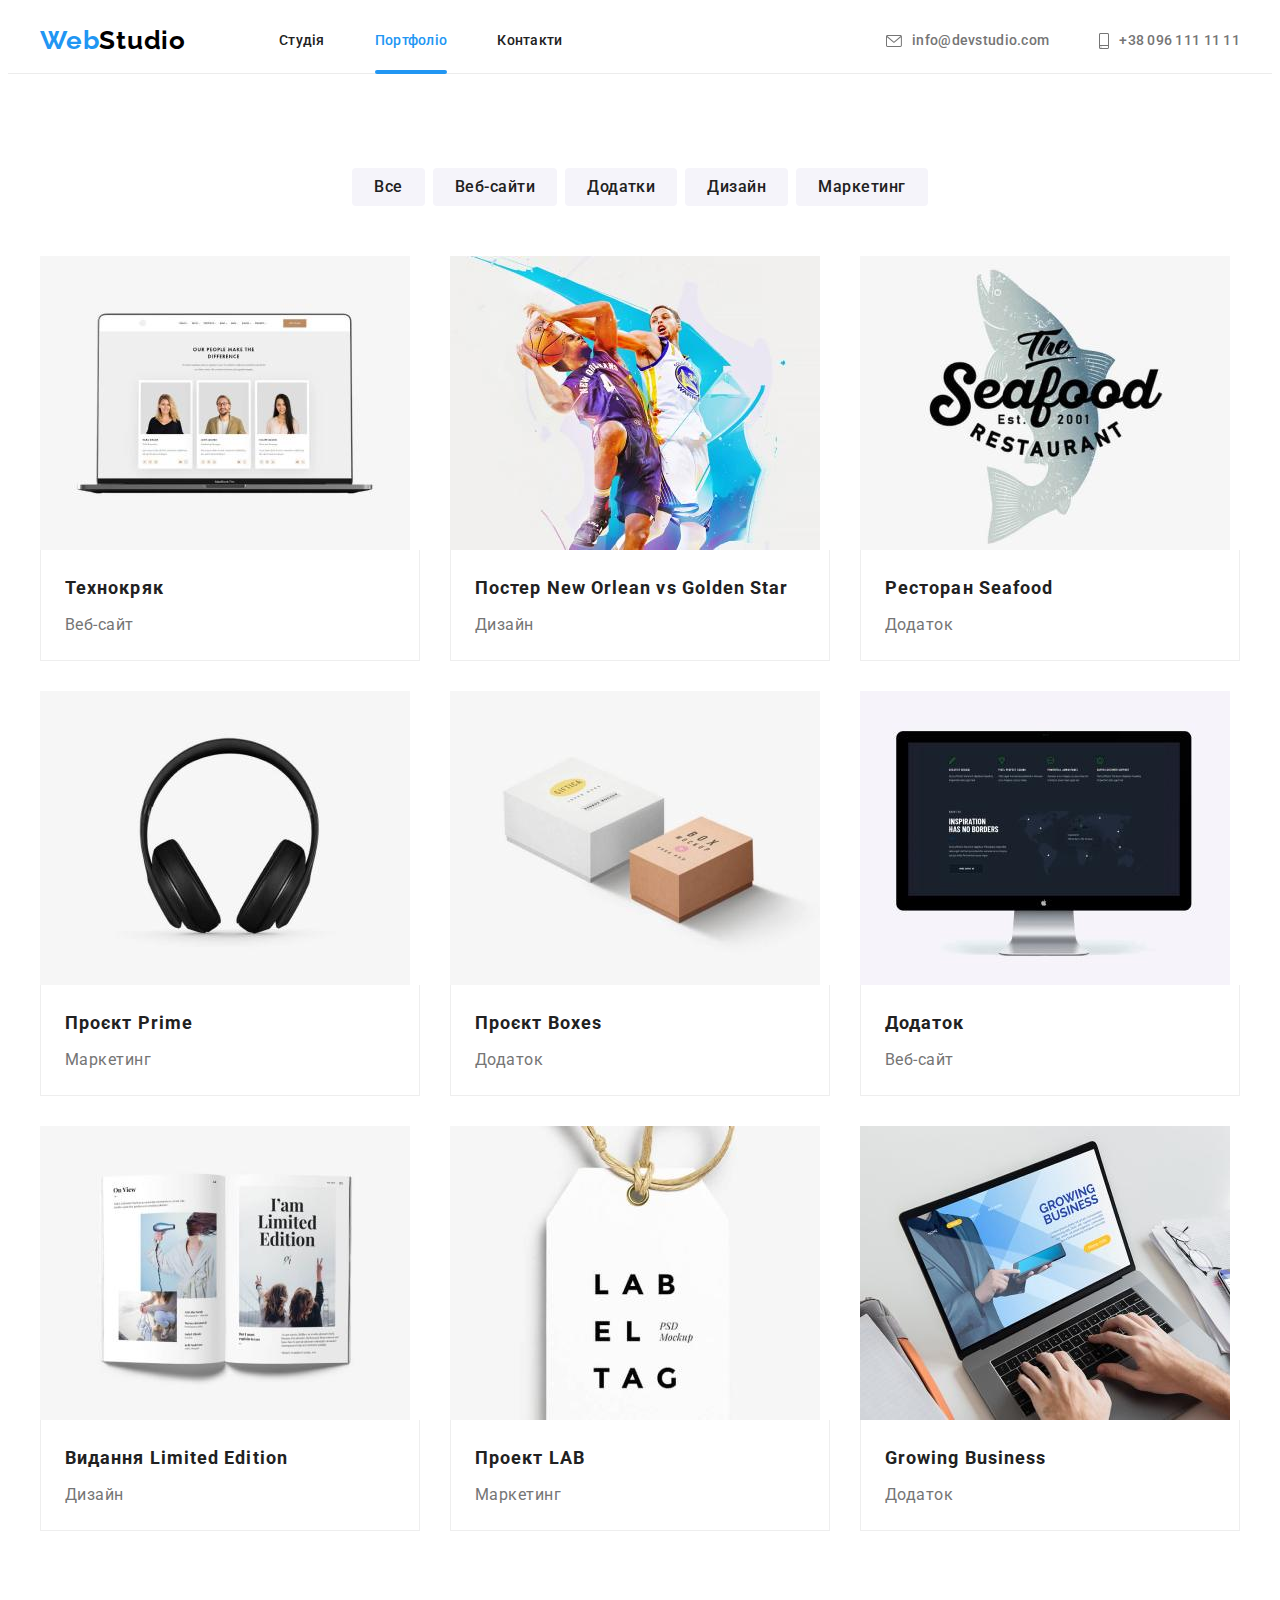
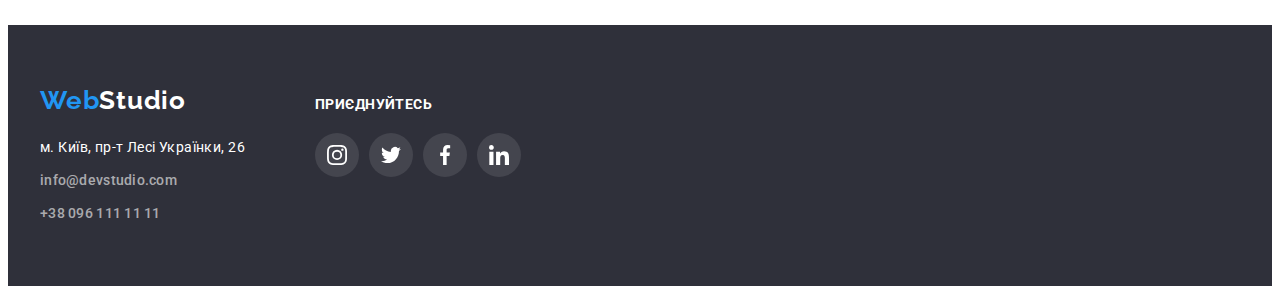
==== portfolio.html @ fccbaedb "Copy" ====
<!DOCTYPE html>
<html lang="uk">
  <head>
    <meta charset="UTF-8" />
    <meta http-equiv="X-UA-Compatible" content="IE=edge" />
    <meta name="viewport" content="width=device-width, initial-scale=1.0" />
    <title>WebStudio</title>
    <link rel="preconnect" href="https://fonts.googleapis.com" />
    <link rel="preconnect" href="https://fonts.gstatic.com" crossorigin />
    <link
      href="https://fonts.googleapis.com/css2?family=Raleway:wght@700&family=Roboto:wght@400;500;700;900&display=swap"
      rel="stylesheet"
    />
    <link
      rel="stylesheet"
      href="https://cdnjs.cloudflare.com/ajax/libs/modern-normalize/1.1.0/modern-normalize.min.css"
      integrity="sha512-wpPYUAdjBVSE4KJnH1VR1HeZfpl1ub8YT/NKx4PuQ5NmX2tKuGu6U/JRp5y+Y8XG2tV+wKQpNHVUX03MfMFn9Q=="
      crossorigin="anonymous"
      referrerpolicy="no-referrer"
    />
    <link rel="stylesheet" href="./css/styles.css" />
  </head>
  <body>
    <!------------------------------Меню---------------------------------->
    <header class="menu">
      <div class="container menu-container">
        <nav class="menu-nav">
          <a href="./index.html" class="logo link"><span>Web</span>Studio</a>
          <ul class="menu-list list">
            <li class="menu-item">
              <a href="./index.html" class="menu-link link">Студія</a>
            </li>
            <li class="menu-item">
              <a href="./portfolio.html" class="menu-link link current">Портфоліо</a>
            </li>
            <li class="menu-item">
              <a href="" class="menu-link link">Контакти</a>
            </li>
          </ul>
        </nav>
        <ul class="contacts-list list">
          <li class="contacts-item">
            <a href="mailto:info@devstudio.com" class="mail-link link">
              <svg width="16" height="12">
                <use href="./images/icons.svg#icon-envelope"></use>
              </svg>
              info@devstudio.com
            </a>
          </li>
          <li class="contacts-item">
            <a href="tel:+380961111111" class="tel-link link">
              <svg width="10" height="16">
                <use href="./images/icons.svg#icon-smartphone"></use>
              </svg>
              +38 096 111 11 11
            </a>
          </li>
        </ul>
      </div>
    </header>
    <main>
      <!-------------------------------Розділ портфоліо------------------------>
      <section class="portfolio section">
        <div class="container">
          <h1 class="visually-hidden">Портфоліо ІТ проектів</h1>
          <ul class="portfolio-filter list">
            <li class="portfolio-filter-item">
              <button type="button" class="portfolio-btn btn">Все</button>
            </li>
            <li class="portfolio-filter-item">
              <button type="button" class="portfolio-btn btn">Веб-сайти</button>
            </li>
            <li class="portfolio-filter-item">
              <button type="button" class="portfolio-btn btn">Додатки</button>
            </li>
            <li class="portfolio-filter-item">
              <button type="button" class="portfolio-btn btn">Дизайн</button>
            </li>
            <li class="portfolio-filter-item">
              <button type="button" class="portfolio-btn btn">Маркетинг</button>
            </li>
          </ul>
          <ul class="portfolio-list list">
            <li class="portfolio-project">
              <a class="portfolio-project-link link" href="">
                <div class="portfolio-project-thumb">
                  <img
                  src="./images/img-project-1.jpg"
                  alt="Веб-сайт технокряк"
                  width="370"
                  />
                  <div class="portfolio-project-details-overlay">
                    <p class="portfolio-project-details">Ресурс пропонує комплексні пропозиції з різним рівнем функціоналу та сервісів. Все це дозволить відвідувачу отримати
                    вичерпні відомості про компанію чи приватну особу.</p>
                  </div>
                </div>
                <div class="portfolio-project-wraper">
                  <h2 class="portfolio-project-tittle">Технокряк</h2>
                  <p class="portfolio-project-type">Веб-сайт</p>
                </div>
            </li>
               </a>
            <li class="portfolio-project">
              <a class="portfolio-project-link link" href="">
               <div class="portfolio-project-thumb">
                  <img
                  src="./images/img-project-2.jpg"
                  alt="Дизайн постера"
                  width="370"
                  />
                  <div class="portfolio-project-details-overlay">
                    <p class="portfolio-project-details">Ресурс пропонує комплексні пропозиції з різним рівнем функціоналу та сервісів. Все це дозволить відвідувачу отримати
                    вичерпні відомості про компанію чи приватну особу.</p>
                  </div>
                </div>
                <div class="portfolio-project-wraper">
                  <h2 class="portfolio-project-tittle">
                    Постер New Orlean vs Golden Star
                  </h2>
                  <p class="portfolio-project-type">Дизайн</p>
                </div>
              </a>
            </li>
            <li class="portfolio-project">
              <a class="portfolio-project-link link" href="">
                <div class="portfolio-project-thumb">
                  <img
                  src="./images/img-project-3.jpg"
                  alt="Додаток ресторану"
                  width="370"
                  />
                  <div class="portfolio-project-details-overlay">
                    <p class="portfolio-project-details">Ресурс пропонує комплексні пропозиції з різним рівнем функціоналу та сервісів. Все це дозволить відвідувачу отримати
                    вичерпні відомості про компанію чи приватну особу.</p>
                  </div>
                </div>
                <div class="portfolio-project-wraper">
                  <h2 class="portfolio-project-tittle">Ресторан Seafood</h2>
                  <p class="portfolio-project-type">Додаток</p>
                </div>
              </a>
            </li>
            <li class="portfolio-project">
              <a class="portfolio-project-link link" href="">
                <div class="portfolio-project-thumb">
                  <img
                  src="./images/img-project-4.jpg"
                  alt="Маркетинг проєкту"
                  width="370"
                  />
                  <div class="portfolio-project-details-overlay">
                    <p class="portfolio-project-details">Ресурс пропонує комплексні пропозиції з різним рівнем функціоналу та сервісів. Все це дозволить відвідувачу отримати
                    вичерпні відомості про компанію чи приватну особу.</p>
                  </div>
                </div>
                <div class="portfolio-project-wraper">
                  <h2 class="portfolio-project-tittle">Проєкт Prime</h2>
                  <p class="portfolio-project-type">Маркетинг</p>
                </div>
              </a>
            </li>
            <li class="portfolio-project">
              <a class="portfolio-project-link link" href="">
                <div class="portfolio-project-thumb">
                  <img
                  src="./images/img-project-5.jpg"
                  alt="Додаток проєкту"
                  width="370"
                  />
                  <div class="portfolio-project-details-overlay">
                    <p class="portfolio-project-details">Ресурс пропонує комплексні пропозиції з різним рівнем функціоналу та сервісів. Все це дозволить відвідувачу отримати
                    вичерпні відомості про компанію чи приватну особу.</p>
                  </div>
                </div>
                <div class="portfolio-project-wraper">
                  <h2 class="portfolio-project-tittle">Проєкт Boxes</h2>
                  <p class="portfolio-project-type">Додаток</p>
                </div>
              </a>
            </li>
            <li class="portfolio-project">
             <a class="portfolio-project-link link" href="">
               <div class="portfolio-project-thumb">
                  <img
                  src="./images/img-project-6.jpg"
                  alt="Додаток веб-сайту"
                  width="370"
                  />
                  <div class="portfolio-project-details-overlay">
                    <p class="portfolio-project-details">Ресурс пропонує комплексні пропозиції з різним рівнем функціоналу та сервісів. Все це дозволить відвідувачу отримати
                    вичерпні відомості про компанію чи приватну особу.</p>
                  </div>
                </div>
                <div class="portfolio-project-wraper">
                  <h2 class="portfolio-project-tittle">Додаток</h2>
                  <p class="portfolio-project-type">Веб-сайт</p>
                </div>
              </a>
            </li>
            <li class="portfolio-project">
              <a class="portfolio-project-link link" href="">
                <div class="portfolio-project-thumb">
                  <img
                  src="./images/img-project-7.jpg"
                  alt="Дизайн видання"
                  width="370"
                  />
                  <div class="portfolio-project-details-overlay">
                    <p class="portfolio-project-details">Ресурс пропонує комплексні пропозиції з різним рівнем функціоналу та сервісів. Все це дозволить відвідувачу отримати
                    вичерпні відомості про компанію чи приватну особу.</p>
                  </div>
                </div>
                <div class="portfolio-project-wraper">
                  <h2 class="portfolio-project-tittle">
                    Видання Limited Edition
                  </h2>
                  <p class="portfolio-project-type">Дизайн</p>
                </div>
              </a>
            </li>
            <li class="portfolio-project">
              <a class="portfolio-project-link link" href="">
                <div class="portfolio-project-thumb">
                  <img
                  src="./images/img-project-8.jpg"
                  alt="Маркетинг проєкту"
                  width="370"
                  />
                  <div class="portfolio-project-details-overlay">
                    <p class="portfolio-project-details">Ресурс пропонує комплексні пропозиції з різним рівнем функціоналу та сервісів. Все це дозволить відвідувачу отримати
                    вичерпні відомості про компанію чи приватну особу.</p>
                  </div>
                </div>
                <div class="portfolio-project-wraper">
                  <h2 class="portfolio-project-tittle">Проект LAB</h2>
                  <p class="portfolio-project-type">Маркетинг</p>
                </div>
              </a>
            </li>
            <li class="portfolio-project">
              <a class="portfolio-project-link link" href="">
                <div class="portfolio-project-thumb">
                  <img
                  src="./images/img-project-9.jpg"
                  alt="Додаток для бізнесу"
                  width="370"
                  />
                  <div class="portfolio-project-details-overlay">
                    <p class="portfolio-project-details">Ресурс пропонує комплексні пропозиції з різним рівнем функціоналу та сервісів. Все це дозволить відвідувачу отримати
                    вичерпні відомості про компанію чи приватну особу.</p>
                  </div>
                </div>
                <div class="portfolio-project-wraper">
                  <h2 class="portfolio-project-tittle">Growing Business</h2>
                  <p class="portfolio-project-type">Додаток</p>
                </div>
              </a>
            </li>
          </ul>
        </div>
      </section>
   
              </a> </main>
    <!------------------------------Футер----------------------->
    <footer class="footer">
      <div class="container footer-wraper">
        <div>
          <a href="./index.html" class="logo link"><span>Web</span>Studio</a>
          <address>
            <ul class="footer-list list">
              <li class="footer-item">
                <a href="https://goo.gl/maps/K6uVQfjHcAH4xccP6" target="_blank" rel="noopener noflow noreferrer"
                  class="address-link link">м. Київ, пр-т Лесі Українки, 26
                </a>
              </li>
              <li class="footer-item">
                <a href="mailto:info@devstudio.com" class="mail-link link">info@devstudio.com</a>
              </li>
              <li class="footer-item">
                <a href="tel:+380961111111" class="tel-link link">+38 096 111 11 11</a>
              </li>
            </ul>
          </address>
        </div>
        <div>
          <strong class="footer-social">приєднуйтесь</strong>
          <ul class="footer-social-list">
            <li class="footer-social-item list">
              <a class="footer-social-link" href="">
                <svg class="footer-social-svg" width="20" height="20">
                  <use href="./images/icons.svg#icon-instagram"></use>
                </svg>
              </a>
            </li>
            <li class="footer-social-item list">
              <a class="footer-social-link" href="">
                <svg class="footer-social-svg" width="20" height="20">
                  <use href="./images/icons.svg#icon-twitter"></use>
                </svg>
              </a>
            </li>
            <li class="footer-social-item list">
              <a class="footer-social-link" href="">
                <svg class="footer-social-svg" width="20" height="20">
                  <use href="./images/icons.svg#icon-facebook"></use>
                </svg>
              </a>
            </li>
            <li class="footer-social-item list">
              <a class="footer-social-link" href="">
                <svg class="footer-social-svg" width="20" height="20">
                  <use href="./images/icons.svg#icon-linkedin"></use>
                </svg>
              </a>
            </li>
          </ul>
        </div>
      </div>
    </footer>
  </body>
</html>
---- css/styles.css ----
:root {
  --main-color: #212121;
  --second-color: #757575;
  --accent-color: #2196f3;
  --main-background: #ffffff;
  --accent-background: #2f303a;
}

body {
  font-family: Roboto, sans-serif;
  color: var(--main-color);
  background-color: var(--main-background);
}

h1,
h2,
h3,
h4,
h5,
h6,
p,
ul {
  margin: 0;
}

ul {
  padding: 0;
}

img, 
svg {
  display: block;
}

.list {
  list-style: none;
}

.link {
  text-decoration: none;
}

.visually-hidden {
  position: absolute;
  white-space: nowrap;
  width: 1px;
  height: 1px;
  overflow: hidden;
  border: 0;
  padding: 0;
  clip: rect(0 0 0 0);
  clip-path: inset(50%);
  margin: -1px;
}

.section {
  padding-top: 94px;
  padding-bottom: 94px;
}

.container {
  max-width: 1200px;
  padding-left: 15px;
  padding-right: 15px;
  margin: 0 auto;
}

/*-------------------Меню-------------------*/

.menu {
  border-bottom: 1px solid #ececec;
}

.menu-container {
  display: flex;
  justify-content: space-between;
}

.menu-nav {
  display: flex;
  align-items: center;
}

.logo {
  font-family: "Raleway", sans-serif;
  font-weight: 700;
  font-size: 26px;
  line-height: 1.19;
  letter-spacing: 0.03em;
  color: #000000;
}

.logo span {
  color: #2196f3;
}

.menu-list {
  display: flex;
  align-items: center;
  margin-left: 93px;
}

.menu-item:not(:first-child) {
  margin-left: 50px;
}

.menu-link.current {
  color: var(--accent-color);
}

.menu-item {
  position: relative;
}

.current::after {
  content: '';
  position: absolute;
  left: 0;
  bottom: -1px;

  display: block;
  width: 100%;
  height: 4px;
  background: var(--accent-color);
  border-radius: 2px;
}

.menu-link,
.mail-link,
.tel-link {
  font-weight: 500;
  font-size: 14px;
  line-height: 1.14px;
  letter-spacing: 0.02em;

  transition: color 250ms cubic-bezier(0.4, 0, 0.2, 1);
}

.menu-link {
  color: var(--main-color);
  display: block;
  padding-top: 32px;
  padding-bottom: 32px;
}
.mail-link,
.tel-link {
  color: var(--second-color);
}

.menu-link:hover,
.menu-link:focus,
.mail-link:hover,
.mail-link:focus,
.tel-link:hover,
.tel-link:focus {
  color: var(--accent-color);
}

.contacts-list {
  display: flex;
  align-items: center;
}

.contacts-item:first-child {
  margin-right: 50px;
}

.contacts-item > a{
  display: flex;
  align-items: center;
  gap: 10px;
}

.contacts-item svg {
  fill: var(--second-color);

  transition: fill 250ms cubic-bezier(0.4, 0, 0.2, 1);
}

.mail-link:hover svg,
.mail-link:focus svg,
.tel-link:hover svg,
.tel-link:focus svg {
  fill: var(--accent-color);
}

/*-------------Розділ герой -------------*/

.hero {
  background-color: var(--accent-background);
  background-image: linear-gradient(rgba(47, 48, 58, 0.4), rgba(47, 48, 58, 0.4)), url(../images/Img-bg.jpg);
  background-repeat: no-repeat;
  background-size: cover;
  max-width: 1600px;
  
  margin: 0 auto;
  padding-top: 200px;
  padding-bottom: 200px;
}

.hero-tittle {
  font-weight: 900;
  font-size: 44px;
  line-height: 1.36;
  text-align: center;
  letter-spacing: 0.06em;
  text-transform: uppercase;
  color: #ffffff;

  width: 696px;
  margin: 0 auto;
}

.hero-btn {
  font-family: inherit;
  font-weight: 700;
  font-size: 16px;
  line-height: 1.88;
  text-align: center;
  letter-spacing: 0.06em;
  color: #ffffff;

  background: #2196f3;
  border: none;
  box-shadow: 0px 4px 4px rgba(0, 0, 0, 0.15);
  border-radius: 4px;

  cursor: pointer;

  display: block;
  padding: 10px 30px;
  margin-top: 30px;
  margin-left: auto;
  margin-right: auto;

  transition: background-color 250ms cubic-bezier(0.4, 0, 0.2, 1);
}

.hero-btn:hover,
.hero-btn:focus {
  background-color: #188ce8;
}

/*-------------Розділ про переваги компанії-------------*/

.advantages-list {
  display: flex;
  column-gap: 30px;
}
.advantages-item {
  flex-basis: calc((100% - 90px) / 4);
}

.advantages-wraper-svg {
  display: flex;
  justify-content: center;
  align-items: center;
  height: 120px;
  background-color: #F5F4FA;
  border-radius: 4px;
}

.advantage-tittle {
  font-size: 14px;
  line-height: 1.14;
  letter-spacing: 0.03em;
  text-transform: uppercase;

  margin-top: 30px;
  margin-bottom: 10px;

}
.advantage-text {
  font-size: 14px;
  line-height: 1.71;
  letter-spacing: 0.03em;
  color: var(--second-color);
}

/*-------Розділ про напрями діяльності компанії------------*/

.about {
  padding-top: 0;
}

.about-tittle {
  font-size: 36px;
  line-height: 1.17;
  text-align: center;
  letter-spacing: 0.03em;
  margin-bottom: 50px;
}

.about-list {
  display: flex;
  align-items: center;
  gap: 30px;
}

.about-item {
  position: relative;
}

.about-item-title-wraper {
  position: absolute;
  left: 0;
  bottom: 0;

  display: flex;
  justify-content: center;
  align-items: center;

  width: 100%;
  height: 70px;
  background-color: rgba(47, 48, 58, 0.8);
}

.about-item-title {
  font-weight: 700;
  font-size: 14px;
  line-height: 1.14;
  letter-spacing: 0.03em;
  text-transform: uppercase;

  color: #FFFFFF;
}

/*--------------------Розділ про команду---------------------*/
.team {
  background-color: #f5f4fa;
}
.team-tittle {
  font-size: 36px;
  line-height: 1.17;
  text-align: center;
  letter-spacing: 0.03em;

  margin-bottom: 50px;
}

.team-list {
  display: flex;
  column-gap: 30px;
}

.team-item {
  flex-basis: calc((100%-3 * 30px) / 4);

  background-color: var(--main-background);
  box-shadow: 0px 1px 3px rgba(0, 0, 0, 0.12), 0px 1px 1px rgba(0, 0, 0, 0.14),
    0px 2px 1px rgba(0, 0, 0, 0.2);
  border-radius: 0px 0px 4px 4px;
}

.team-item-tittle {
  font-weight: 500;
  font-size: 16px;
  line-height: 1.19;
  text-align: center;
  letter-spacing: 0.03em;

  margin-top: 30px;
}
.team-item-job {
  font-size: 16px;
  line-height: 1.19;
  text-align: center;
  letter-spacing: 0.03em;
  color: var(--second-color);

  margin-top: 10px;
}

.team-social-list {
  display: flex;
  justify-content: space-between;

  margin: 16px 32px 30px 32px;
}

.team-social-link {
  display: flex;
  justify-content: center;
  align-items: center;
  width: 44px;
  height: 44px;
  border-radius: 50% 50%;

  transition: background-color 250ms cubic-bezier(0.4, 0, 0.2, 1);
}

.team-social-svg {
  fill:#afb1b8;
  transition: fill 250ms cubic-bezier(0.4, 0, 0.2, 1);
}

.team-social-link:hover,
.team-social-link:focus {
  background-color: var(--accent-color);
}

.team-social-link:hover .team-social-svg,
.team-social-link:focus .team-social-svg {
  fill: #ffffff;
}


/*------------------------------Клієнти------------------------*/

.clients-title {
  font-size: 36px;
  line-height: 1.17;
  text-align: center;
  letter-spacing: 0.03em;

  margin-bottom: 50px;
}

.clients-list {
 display:flex;
 justify-content: space-between;
}

.clients-logo-link {
  display: flex;
  justify-content: center;
  align-items: center;
  width: 170px;
  height: 92px;
  border: 1px solid #AFB1B8;
  border-radius: 4px;

  transition: border-color 250ms cubic-bezier(0.4, 0, 0.2, 1);
}

.clients-logo-svg {
  fill: #afb1b8;
  
  transition: fill 250ms cubic-bezier(0.4, 0, 0.2, 1);
}

.clients-logo-link:hover .clients-logo-svg,
.clients-logo-link:focus .clients-logo-svg {
  fill: var(--accent-color);
}

.clients-logo-link:hover,
.clients-logo-link:focus {
  border-color: var(--accent-color);
}

/*------------------------------Футер----------------------*/

.footer {
  background: var(--accent-background);
  padding-top: 60px;
  padding-bottom: 60px;
}

.footer-wraper {
  display: flex;
  gap: 70px;
}

.footer .logo {
  color: #ffffff;
  display: block;
  margin-bottom: 20px;
}

.footer-list {
  font-style: normal;
  font-weight: 400;
  font-size: 14px;
  line-height: 1.71;
  letter-spacing: 0.03em;
}

.footer-item:not(:last-child) {
  margin-bottom: 9px;
}

.address-link {
  color: #ffffff;
  
  transition: color 250ms cubic-bezier(0.4, 0, 0.2, 1);
}

.address-link:hover,
.address-link:focus {
  color: var(--accent-color);
}

footer .mail-link,
footer .tel-link {
  color: rgba(255, 255, 255, 0.6);
}

.footer-social {
  font-size: 14px;
  line-height: 1.14;
  letter-spacing: 0.03em;
  text-transform: uppercase;
  color: #FFFFFF;

  display: block;
  margin-top: 12px;
  margin-bottom: 20px;
}

.footer-social-list {
  display: flex;
  gap: 10px;
}

.footer-social-link {
  display: flex;
  justify-content: center;
  align-items: center;

  width: 44px;
  height: 44px;
  background-color: rgba(255, 255, 255, 0.1);
  border-radius: 50% 50%;

  transition: background-color 250ms cubic-bezier(0.4, 0, 0.2, 1);
}

.footer-social-svg {
  fill: #ffffff;
}

.footer-social-link:hover,
.footer-social-link:focus {
  background-color: var(--accent-color);
}

/*----------------------Розділ портфоліо---------------*/

.portfolio-filter {
  display: flex;
  justify-content: center;
  column-gap: 8px;
  margin-bottom: 50px;
}

.portfolio-btn {
  font-family: inherit;
  font-weight: 500;
  font-size: 16px;
  line-height: 1.62;
  text-align: center;
  letter-spacing: 0.03em;
  color: var(--main-color);

  background-color: #f5f4fa;
  border-radius: 4px;
  border: none;

  cursor: pointer;

  padding: 6px 22px;

  transition: background-color 250ms cubic-bezier(0.4, 0, 0.2, 1),
    color 250ms cubic-bezier(0.4, 0, 0.2, 1),
    box-shadow 250ms cubic-bezier(0.4, 0, 0.2, 1);
}

.portfolio-btn:hover,
.portfolio-btn:focus {
  background-color: var(--accent-color);
  color: #ffffff;
  box-shadow: 0px 3px 1px rgba(0, 0, 0, 0.1), 
    0px 1px 2px rgba(0, 0, 0, 0.08), 
    0px 2px 2px rgba(0, 0, 0, 0.12);
}

.portfolio-list {
  display: flex;
  flex-wrap: wrap;
  margin-top: -30px;
  margin-left: -30px;
}

.portfolio-project {
  margin-top: 30px;
  margin-left: 30px;
  flex-basis: calc(100% / 3 - 30px);
}

.portfolio-project-link {
  display: block;

  transition: box-shadow 250ms cubic-bezier(0.4, 0, 0.2, 1);
}

.portfolio-project-thumb {
  position: relative;
  overflow: hidden;
}

.portfolio-project-details-overlay {
  position: absolute;
  top: 0;
  left: 0;
  width: 100%;
  height: 100%;
  transform: translateY(100%);

  display: flex;
  justify-content: center;
  align-items: center;

  background-color: rgba(33, 150, 243, 0.9);

  transition: transform 250ms cubic-bezier(0.4, 0, 0.2, 1);
}

.portfolio-project-details {
  font-weight: 400;
  font-size: 18px;
  line-height: 1.56;
  letter-spacing: 0.03em;
  color: #FFFFFF;

  padding: 63px 24px;
}

.portfolio-project-link:hover,
.portfolio-project-link:focus {
  box-shadow: 0px 1px 1px rgba(0, 0, 0, 0.12),
    0px 4px 4px rgba(0, 0, 0, 0.06),
    1px 4px 6px rgba(0, 0, 0, 0.16);
}

.portfolio-project-link:hover .portfolio-project-details-overlay,
.portfolio-project-link:focus .portfolio-project-details-overlay {
  transform: translateY(0);
}

.portfolio-project-wraper {
  padding: 20px 24px;
  border-left: 1px solid #eeeeee;
  border-right: 1px solid #eeeeee;
  border-bottom: 1px solid #eeeeee;
}

.portfolio-project-tittle {
  font-size: 18px;
  line-height: 36px;
  letter-spacing: 0.06em;
  color: var(--main-color);

  margin-bottom: 4px;
}

.portfolio-project-type {
  font-size: 16px;
  line-height: 1.88;
  letter-spacing: 0.03em;
  color: var(--second-color);
}

/*----------------------Модальне вікно---------------*/

.backdrop {
  position: fixed;
  top: 0;
  left: 0;
  width: 100vw;
  height: 100vh;

  background: rgba(0, 0, 0, 0.2);

  transition: opacity 250ms cubic-bezier(0.4, 0, 0.2, 1),
      visibility 250ms cubic-bezier(0.4, 0, 0.2, 1),
      transform 250ms cubic-bezier(0.4, 0, 0.2, 1);
}

.is-hidden {
  visibility: hidden;
  opacity: 0;
  pointer-events: none;
  transform: scale(0.3);
}

.modal {
  position: absolute;
  left: 50%;
  top: 50%;
  transform: translate(-50%, -50%);
  width: 528px;
  height: 581px;

  background: var(--main-background);
  box-shadow: 0px 1px 3px rgba(0, 0, 0, 0.12), 
    0px 1px 1px rgba(0, 0, 0, 0.14), 
    0px 2px 1px rgba(0, 0, 0, 0.2);
  border-radius: 4px;
}

.modal-btn {
  display: block;
  margin: 8px 8px auto auto;
  padding: 0;
  background-color: var(--main-background);
  border: none;

  cursor: pointer;
  
}
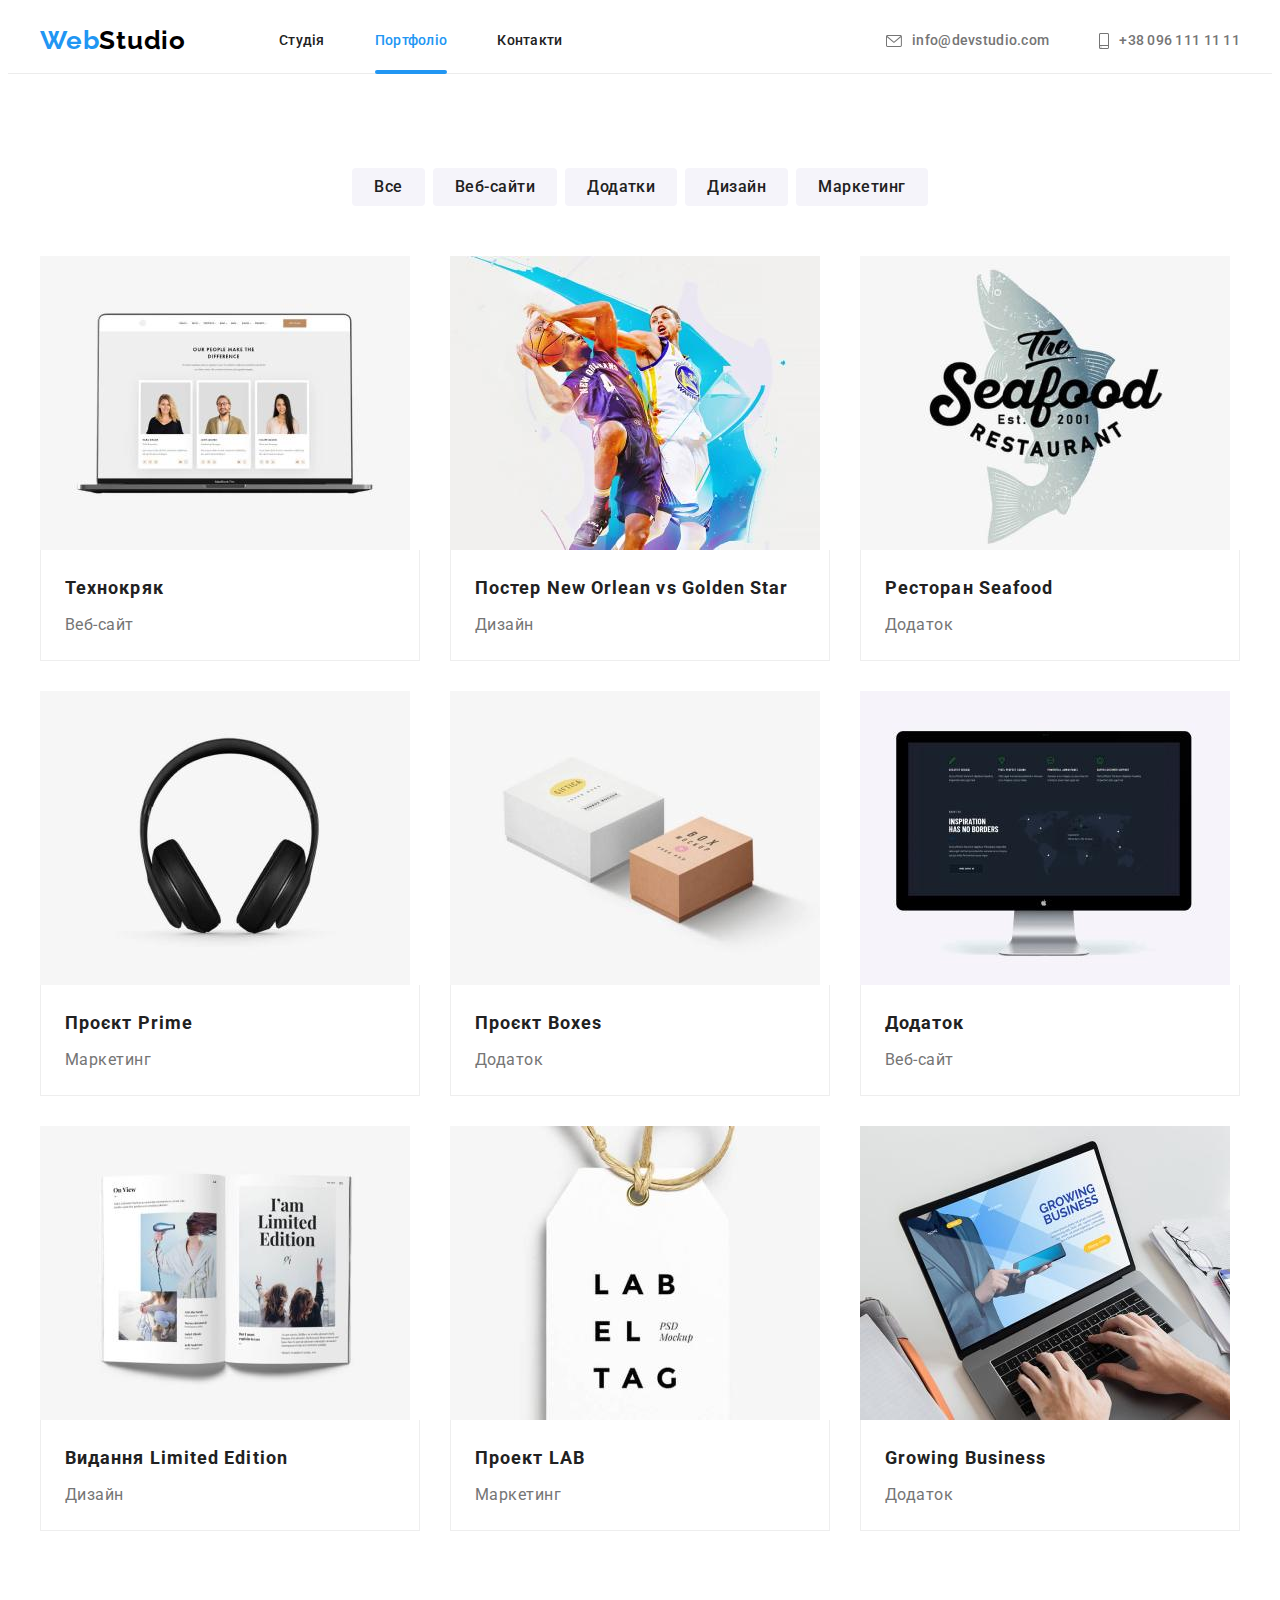
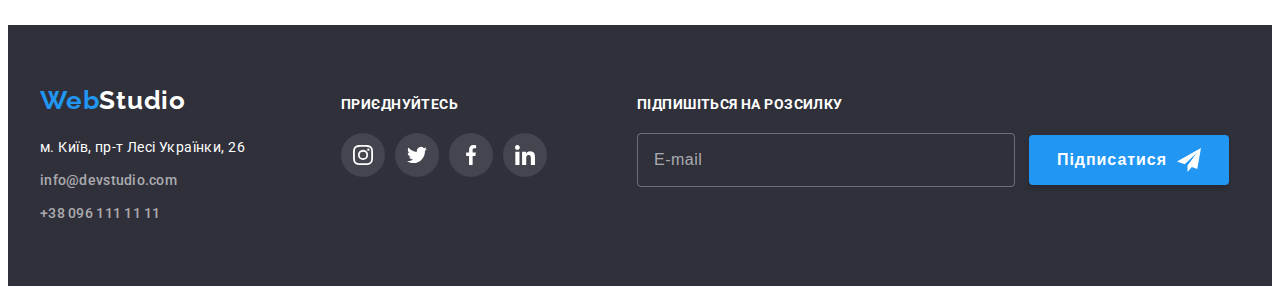
==== commit c696f0b8: "form-1" ====
--- a/portfolio.html
+++ b/portfolio.html
@@ -264,25 +264,33 @@
     <!------------------------------Футер----------------------->
     <footer class="footer">
       <div class="container footer-wraper">
-        <div>
+        <div class="footer-contacts-wraper">
           <a href="./index.html" class="logo link"><span>Web</span>Studio</a>
           <address>
             <ul class="footer-list list">
               <li class="footer-item">
-                <a href="https://goo.gl/maps/K6uVQfjHcAH4xccP6" target="_blank" rel="noopener noflow noreferrer"
-                  class="address-link link">м. Київ, пр-т Лесі Українки, 26
+                <a
+                  href="https://goo.gl/maps/K6uVQfjHcAH4xccP6"
+                  target="_blank"
+                  rel="noopener noflow noreferrer"
+                  class="address-link link"
+                  >м. Київ, пр-т Лесі Українки, 26
                 </a>
               </li>
               <li class="footer-item">
-                <a href="mailto:info@devstudio.com" class="mail-link link">info@devstudio.com</a>
+                <a href="mailto:info@devstudio.com" class="mail-link link"
+                  >info@devstudio.com</a
+                >
               </li>
               <li class="footer-item">
-                <a href="tel:+380961111111" class="tel-link link">+38 096 111 11 11</a>
+                <a href="tel:+380961111111" class="tel-link link"
+                  >+38 096 111 11 11</a
+                >
               </li>
             </ul>
           </address>
         </div>
-        <div>
+        <div class="footer-social_wraper">
           <strong class="footer-social">приєднуйтесь</strong>
           <ul class="footer-social-list">
             <li class="footer-social-item list">
@@ -315,6 +323,25 @@
             </li>
           </ul>
         </div>
+        <div class="footer-form-wraper">
+          <form action="" class="footer-form-subscription">
+            <strong class="footer-form-title">Підпишіться на розсилку</strong>
+            <input
+              type="email"
+              name="email"
+              id="email"
+              placeholder="E-mail"
+              class="footer-form-email"
+            />
+            <label for="email"></label>
+            <button type="submit" class="footer-form-btn">
+              <span class="footer-form-btn-tittle">Підписатися</span>
+              <svg class="footer-form-btn-svg" width="24" height="24">
+                <use href="./images/icons.svg#icon-send"></use>
+              </svg>
+            </button>
+          </form>
+        </div>
       </div>
     </footer>
   </body>
--- a/css/styles.css
+++ b/css/styles.css
@@ -459,7 +459,11 @@
 
 .footer-wraper {
   display: flex;
-  gap: 70px;
+}
+
+.footer-contacts-wraper{
+  width: 231px;
+  margin-right: 70px;
 }
 
 .footer .logo {
@@ -533,6 +537,72 @@
 .footer-social-link:hover,
 .footer-social-link:focus {
   background-color: var(--accent-color);
+}
+
+.footer-form-wraper{
+  margin-left: 90px;
+}
+
+.footer-form-title{
+  font-size: 14px;
+  line-height: 1.14;
+  letter-spacing: 0.03em;
+  text-transform: uppercase;
+  color: #FFFFFF;
+
+  display: block;
+  margin-top: 12px;
+  margin-bottom: 20px;
+}
+
+.footer-form-email{
+  width: 358px;
+  height: 50px;
+  border: 1px solid rgba(255, 255, 255, 0.3);
+  border-radius: 4px;
+  background-color: transparent;
+
+  padding-left: 16px;
+}
+
+.footer-form-email::placeholder{
+  font-weight: 400;
+  font-size: 16px;
+  line-height: 1.25;
+  letter-spacing: 0.03em;
+  color: rgba(255, 255, 255, 0.6);
+}
+
+.footer-form-btn{
+  width: 200px;
+  height: 50px;
+  background: #2196F3;
+  box-shadow: 0px 4px 4px rgba(0, 0, 0, 0.15);
+  border: none;
+  border-radius: 4px;
+
+  display: inline-flex;
+  gap: 10px;
+  justify-content: center;
+  align-items: center;
+  margin-left: 10px;
+
+  cursor: pointer;
+  
+  transition: background-color 250ms cubic-bezier(0.4, 0, 0.2, 1);
+}
+
+.footer-form-btn:hover,
+.footer-form-btn:focus {
+  background-color: #188ce8;
+}
+
+.footer-form-btn-tittle{
+  font-weight: 700;
+  font-size: 16px;
+  line-height: 1.88;
+  letter-spacing: 0.06em;
+  color: #FFFFFF;
 }
 
 /*----------------------Розділ портфоліо---------------*/
